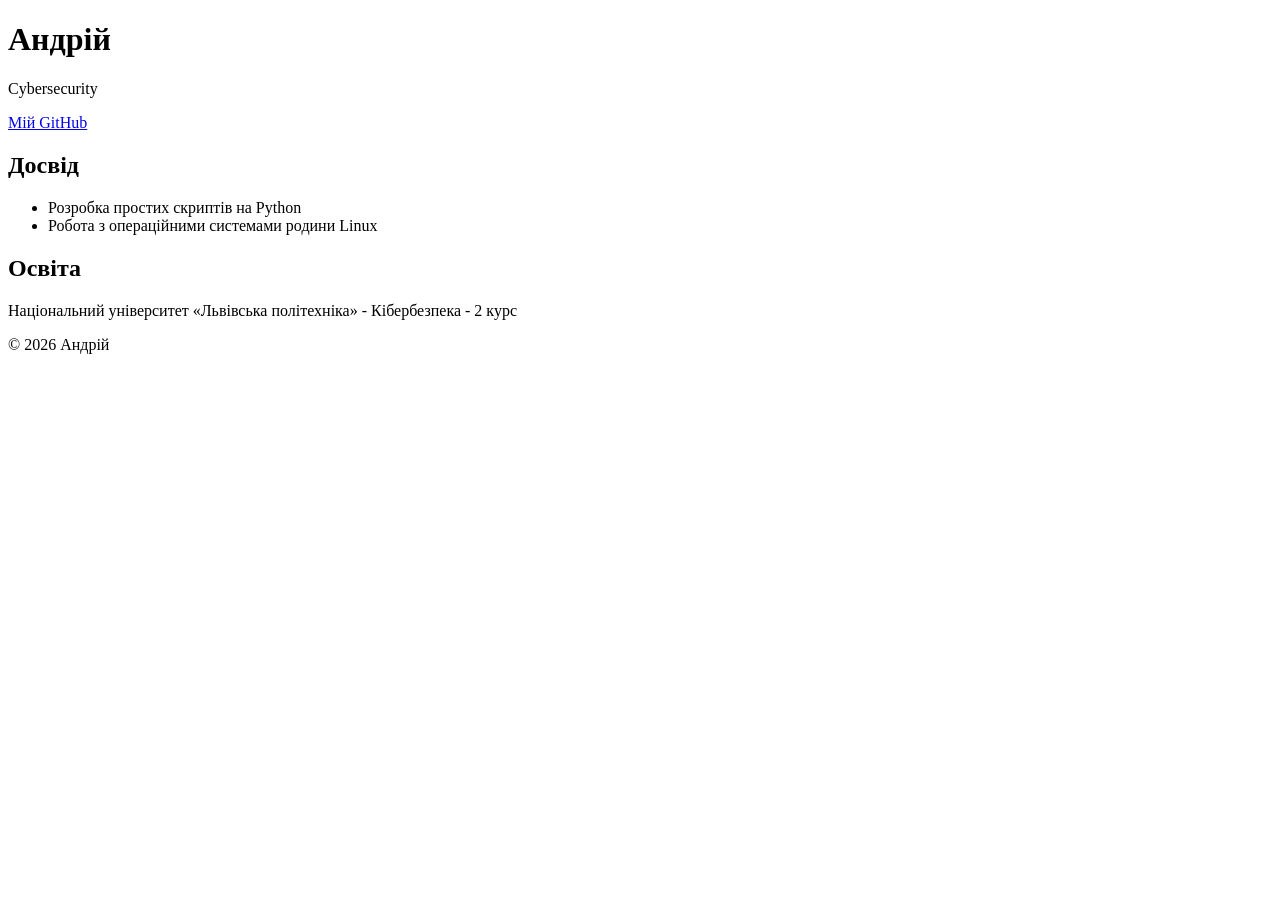
==== index.html @ e5f56a46 "Initial commit of CV structure" ====
<!DOCTYPE html>
<html lang="uk">
<head>
  <meta charset="UTF-8">
  <meta name="viewport" content="width=device-width, initial-scale=1.0">
  <title>Резюме</title>
</head>
<body>

<header>
  <h1>Андрій</h1>
  <p>Cybersecurity</p>
  <p>
    <a href="https://github.com/Andreypudge">Мій GitHub</a>
  </p>
</header>

<main>
  <section>
    <h2>Досвід</h2>
    <ul>
      <li>Розробка простих скриптів на Python</li>
      <li>Робота з операційними системами родини Linux</li>
    </ul>
  </section>

  <section>
    <h2>Освіта</h2>
    <p>Національний університет «Львівська політехніка» - Кібербезпека - 2 курс</p>
  </section>
</main>

<footer>
  <p>&copy; 2026 Андрій</p>
</footer>

</body>
</html>
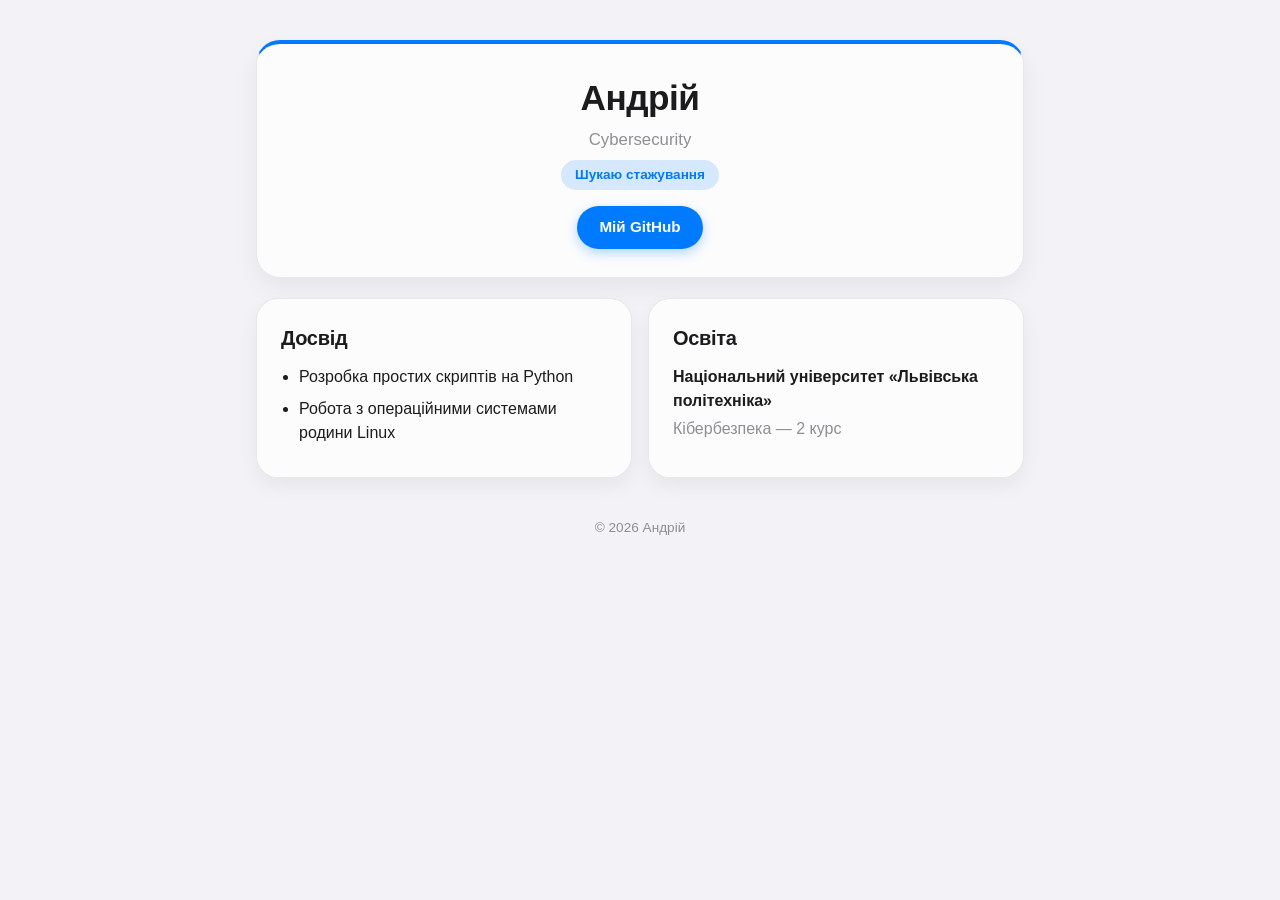
==== commit 81e3b4de: "Complete Lab 3: Vanilla CSS and Tailwind integration" ====
--- a/index.html
+++ b/index.html
@@ -3,36 +3,54 @@
 <head>
   <meta charset="UTF-8">
   <meta name="viewport" content="width=device-width, initial-scale=1.0">
-  <title>Резюме</title>
+  <title>Резюме | Андрій</title>
+
+  <link rel="stylesheet" href="styles.css">
+
+
+  <style>
+    .status-badge {
+      display: inline-block;
+      background-color: rgba(0, 122, 255, 0.15);
+      color: var(--accent-color, #007aff);
+      padding: 5px 14px;
+      border-radius: 999px;
+      font-size: 0.85rem;
+      font-weight: 600;
+      margin-top: 8px;
+    }
+  </style>
 </head>
 <body>
 
-<header>
-  <h1>Андрій</h1>
-  <p>Cybersecurity</p>
-  <p>
-    <a href="https://github.com/Andreypudge">Мій GitHub</a>
-  </p>
-</header>
+  <header id="main-header" style="border-top: 4px solid var(--accent-color, #007aff);">
+    <h1>Андрій</h1>
+    <p class="role">Cybersecurity</p>
+    <span class="status-badge">Шукаю стажування</span>
+    <p class="link-wrapper">
+      <a href="https://github.com/Andreypudge" target="_blank">Мій GitHub</a>
+    </p>
+  </header>
 
-<main>
-  <section>
-    <h2>Досвід</h2>
-    <ul>
-      <li>Розробка простих скриптів на Python</li>
-      <li>Робота з операційними системами родини Linux</li>
-    </ul>
-  </section>
+  <main class="cards-container">
+    <section class="card">
+      <h2>Досвід</h2>
+      <ul>
+        <li>Розробка простих скриптів на Python</li>
+        <li>Робота з операційними системами родини Linux</li>
+      </ul>
+    </section>
 
-  <section>
-    <h2>Освіта</h2>
-    <p>Національний університет «Львівська політехніка» - Кібербезпека - 2 курс</p>
-  </section>
-</main>
+    <section class="card">
+      <h2>Освіта</h2>
+      <p class="education-title">Національний університет «Львівська політехніка»</p>
+      <p class="education-sub">Кібербезпека — 2 курс</p>
+    </section>
+  </main>
 
-<footer>
-  <p>&copy; 2026 Андрій</p>
-</footer>
+  <footer>
+    <p>&copy; 2026 Андрій</p>
+  </footer>
 
 </body>
-</html>
+</html>
--- a/styles.css
+++ b/styles.css
@@ -0,0 +1,191 @@
+:root {
+  --bg-color: #f2f2f7;
+  --card-bg: rgba(255, 255, 255, 0.75);
+  --text-main: #1c1c1e;
+  --text-sub: #8e8e93;
+  --border-color: rgba(0, 0, 0, 0.08);
+  --accent-color: #007aff;
+  --shadow-color: rgba(0, 0, 0, 0.06);
+}
+
+
+@media (prefers-color-scheme: dark) {
+  :root {
+    --bg-color: #000000;
+    --card-bg: rgba(28, 28, 30, 0.75);
+    --text-main: #f2f2f7;
+    --text-sub: #98989d;
+    --border-color: rgba(255, 255, 255, 0.12);
+    --accent-color: #0a84ff;
+    --shadow-color: rgba(0, 0, 0, 0.4);
+  }
+}
+
+
+*, *::before, *::after {
+  box-sizing: border-box;
+  margin: 0;
+  padding: 0;
+}
+
+@keyframes fadeIn {
+  from {
+    opacity: 0;
+    transform: translateY(10px);
+  }
+  to {
+    opacity: 1;
+    transform: translateY(0);
+  }
+}
+
+
+body {
+  font-family: -apple-system, BlinkMacSystemFont, "SF Pro Text", "Segoe UI", Roboto, sans-serif;
+  line-height: 1.5;
+  color: var(--text-main);
+  background-color: var(--bg-color);
+  padding: 40px 16px;
+  max-width: 800px;
+  margin: 0 auto;
+  
+  transition: background-color 0.4s ease, color 0.4s ease;
+  
+  animation: fadeIn 0.6s ease-out;
+}
+
+
+
+#main-header {
+  background: var(--card-bg);
+  backdrop-filter: blur(20px);
+  -webkit-backdrop-filter: blur(20px);
+  padding: 28px 20px;
+  margin-bottom: 20px;
+  border-radius: 24px;
+  border: 1px solid var(--border-color);
+  box-shadow: 0 10px 25px var(--shadow-color);
+  text-align: center;
+}
+
+#main-header h1 {
+  font-size: 2.2rem;
+  font-weight: 700;
+  letter-spacing: -0.5px;
+}
+
+.role {
+  color: var(--text-sub);
+  font-size: 1.05rem;
+  margin-top: 2px;
+}
+
+.link-wrapper {
+  margin-top: 16px;
+}
+
+a[target="_blank"] {
+  display: inline-block;
+  padding: 10px 22px;
+  background-color: var(--accent-color);
+  color: #ffffff;
+  text-decoration: none;
+  border-radius: 999px;
+  border: none;
+  font-weight: 600;
+  font-size: 0.95rem;
+  box-shadow: 0 4px 12px rgba(0, 122, 255, 0.3);
+  transition: transform 0.2s ease, opacity 0.2s ease;
+}
+
+a[target="_blank"]:hover {
+  opacity: 0.9;
+  transform: translateY(-2px);
+}
+
+a[target="_blank"]:active {
+  transform: scale(0.95);
+}
+
+/* Псевдоклас 3: focus */
+a[target="_blank"]:focus {
+  outline: 3px solid rgba(0, 122, 255, 0.4);
+  outline-offset: 3px;
+}
+
+
+
+.cards-container {
+  display: flex;
+  flex-direction: row;
+  gap: 16px;
+  margin-bottom: 24px;
+}
+
+.card {
+  flex: 1;
+  background: var(--card-bg);
+  backdrop-filter: blur(20px);
+  -webkit-backdrop-filter: blur(20px);
+  padding: 24px;
+  border-radius: 22px;
+  border: 1px solid var(--border-color);
+  box-shadow: 0 8px 20px var(--shadow-color);
+  transition: transform 0.25s ease, box-shadow 0.25s ease;
+}
+
+
+.card:hover {
+  transform: translateY(-4px);
+  box-shadow: 0 14px 28px var(--shadow-color);
+}
+
+.card h2 {
+  font-size: 1.25rem;
+  margin-bottom: 12px;
+  letter-spacing: -0.3px;
+}
+
+.card ul {
+  padding-left: 18px;
+}
+
+.card li {
+  margin-bottom: 8px;
+  color: var(--text-main);
+}
+
+.education-title {
+  font-weight: 600;
+}
+
+.education-sub {
+  color: var(--text-sub);
+  margin-top: 4px;
+}
+
+footer {
+  text-align: center;
+  padding: 16px;
+  color: var(--text-sub);
+  font-size: 0.85rem;
+}
+
+
+@media (max-width: 650px) {
+  .cards-container {
+    flex-direction: column;
+  }
+
+  body {
+    padding: 20px 12px;
+  }
+
+  #main-header {
+    border-radius: 18px;
+  }
+
+  .card {
+    border-radius: 18px;
+  }
+}
